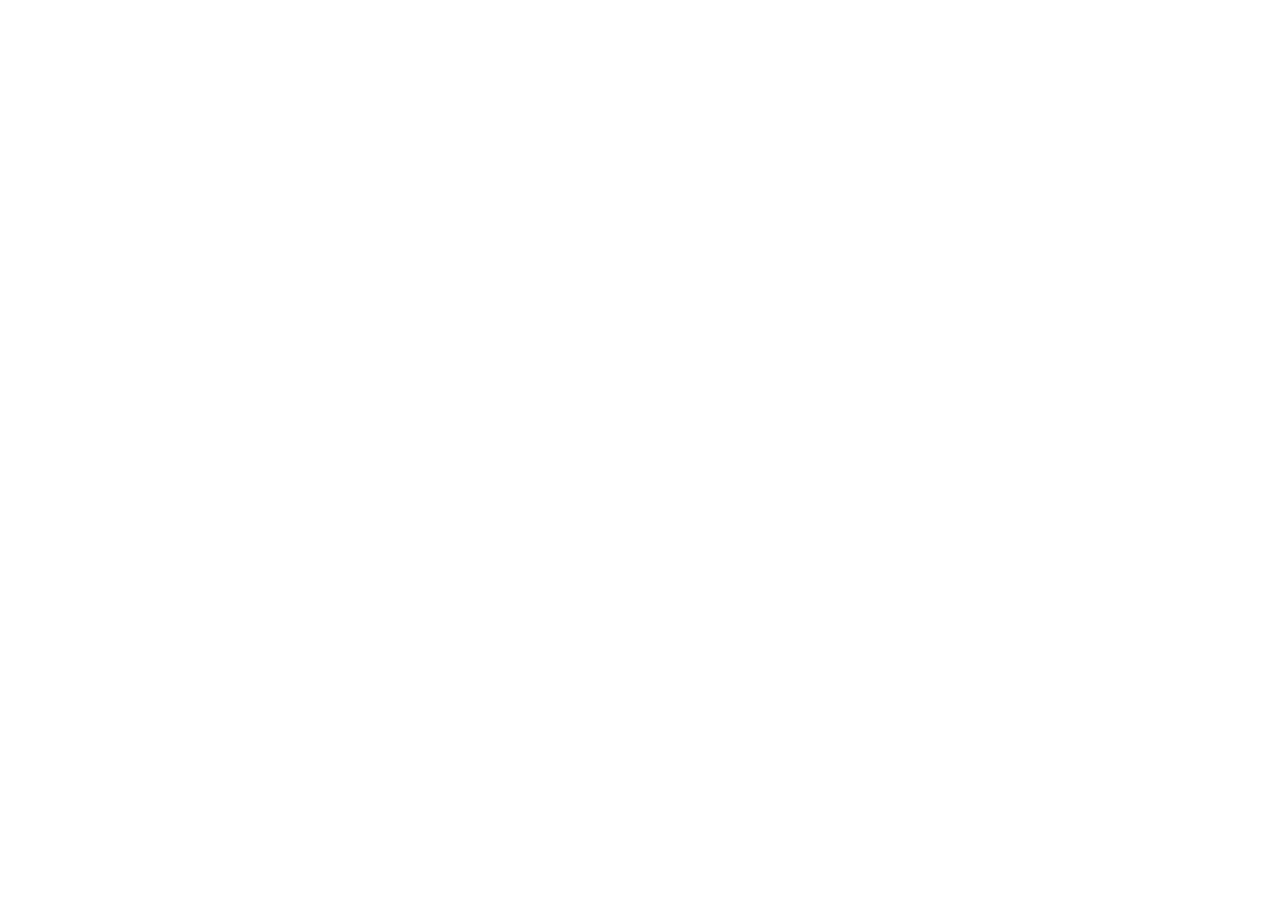
==== index.html @ 1e3f7b69 "Inicio" ====
<!DOCTYPE html>
<html lang="es">

<head>
    <meta charset="UTF-8">
     <title>Rafael Lozano-Hemmer | Inicio</title>

    <link rel="preconnect" href="https://fonts.googleapis.com">
    <link rel="preconnect" href="https://fonts.gstatic.com" crossorigin>

    <link href="https://fonts.googleapis.com/css2?family=Orbitron:wght@400;700&display=swap" rel="stylesheet">

    <link rel="stylesheet" href="css/estilos.css">
</head>

<body>
</body>
</html>
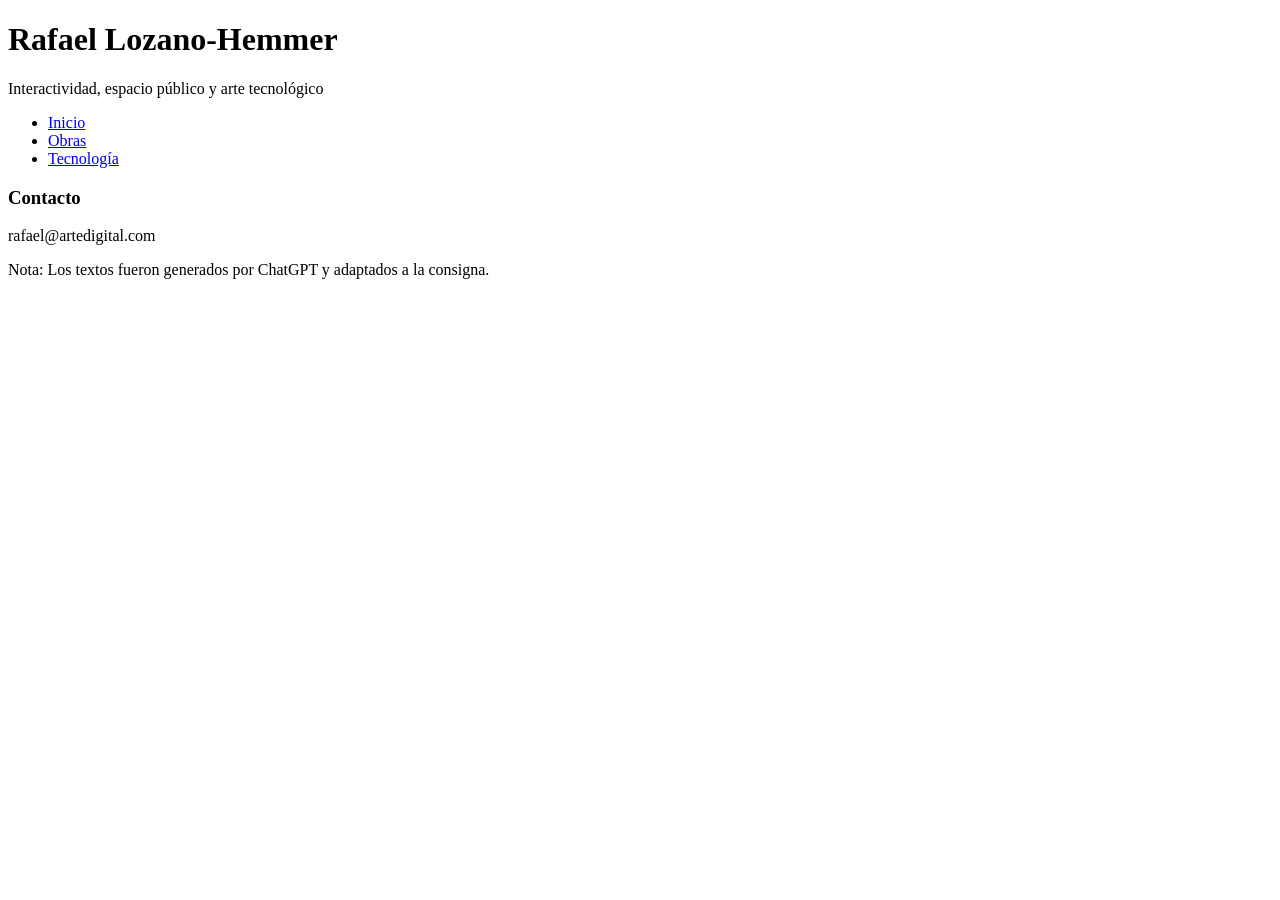
==== commit 351b9f1e: "Estructura HTML" ====
--- a/index.html
+++ b/index.html
@@ -14,5 +14,49 @@
 </head>
 
 <body>
+    <div class="contenedor">
+
+<header>
+
+    <h1>Rafael Lozano-Hemmer</h1>
+
+    <p>Interactividad, espacio público y arte tecnológico</p>
+
+</header>
+<nav>
+
+<ul>
+
+<li><a href="index.html">Inicio</a></li>
+
+<li><a href="obras.html">Obras</a></li>
+
+<li><a href="tecnologia.html">Tecnología</a></li>
+
+</ul>
+
+</nav>
+
+
+<main>
+
+<!-- contenido de la página -->
+
+</main>
+
+
+<footer>
+
+<h3>Contacto</h3>
+
+<p>rafael@artedigital.com</p>
+
+<p>
+Nota: Los textos fueron generados por ChatGPT y adaptados a la consigna.
+</p>
+
+</footer>
+
+</div>
 </body>
 </html>
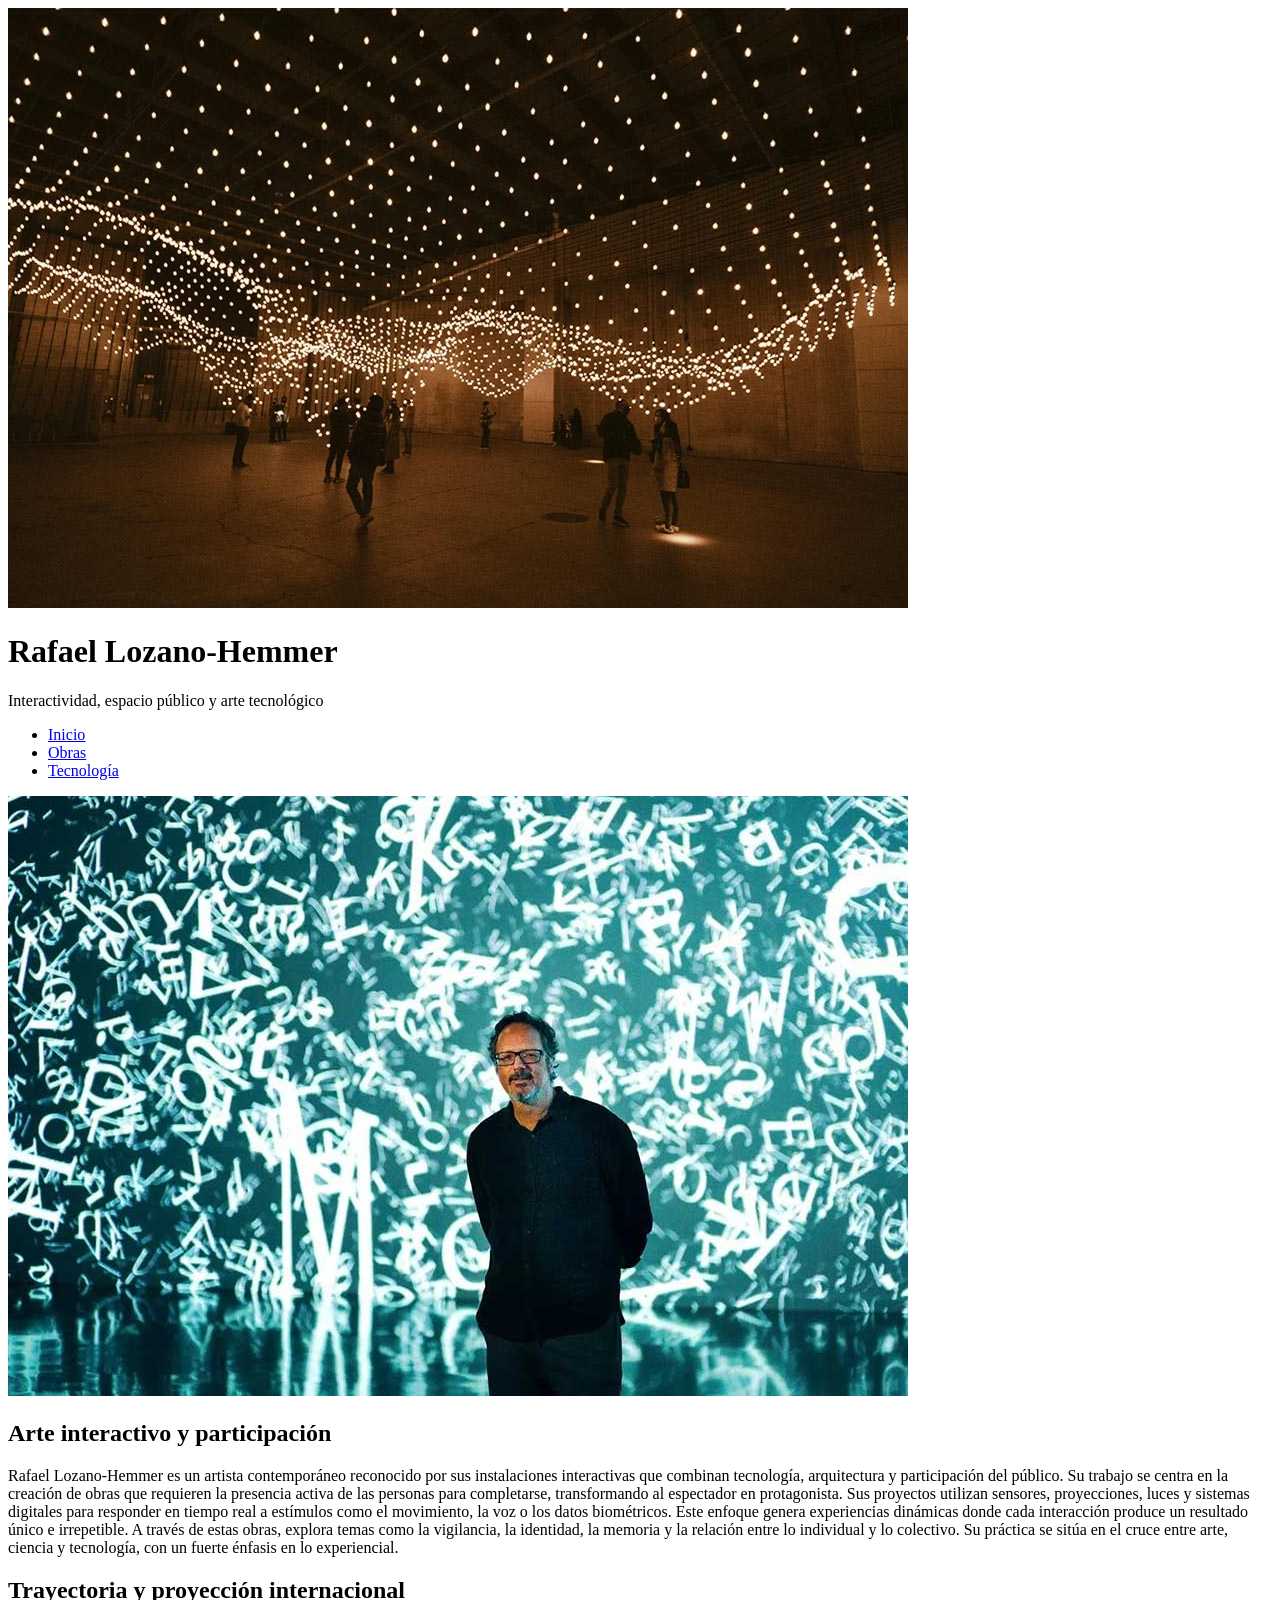
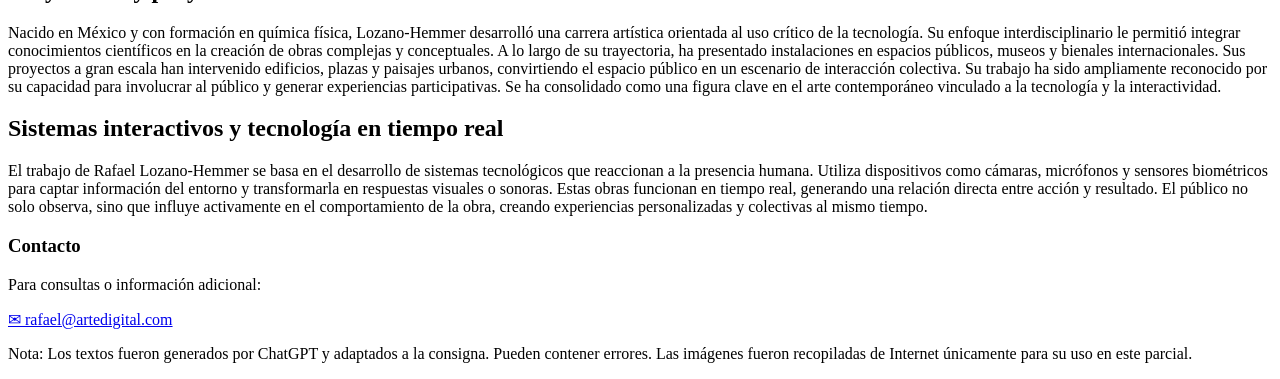
==== commit 1dc988a8: "Cuerpo (HTML Y CSS) guardado 1" ====
--- a/index.html
+++ b/index.html
@@ -18,9 +18,16 @@
 
 <header>
 
-    <h1>Rafael Lozano-Hemmer</h1>
+    <header class="portada">
 
-    <p>Interactividad, espacio público y arte tecnológico</p>
+    <img src="img/lozano-hemmer-2.jpg" alt="Una de las obras, se ve una instalación con luces en el techo y personas interactuando">
+
+    <div class="titulo-portada">
+        <h1>Rafael Lozano-Hemmer</h1>
+        <p>Interactividad, espacio público y arte tecnológico</p>
+    </div>
+
+</header>
 
 </header>
 <nav>
@@ -39,24 +46,73 @@
 
 
 <main>
+<section class="presentacion">
 
-<!-- contenido de la página -->
+    <img src="img/lozano-hemmer-1.jpg" 
+    alt="Rafael Lozano-Hemmer">
+
+    <div class="texto-presentacion">
+
+        <h2>Arte interactivo y participación</h2>
+
+        <p>
+        Rafael Lozano-Hemmer es un artista contemporáneo reconocido por sus instalaciones interactivas que combinan tecnología, arquitectura y participación del público. Su trabajo se centra en la creación de obras que requieren la presencia activa de las personas para completarse, transformando al espectador en protagonista.
+
+Sus proyectos utilizan sensores, proyecciones, luces y sistemas digitales para responder en tiempo real a estímulos como el movimiento, la voz o los datos biométricos. Este enfoque genera experiencias dinámicas donde cada interacción produce un resultado único e irrepetible.
+
+A través de estas obras, explora temas como la vigilancia, la identidad, la memoria y la relación entre lo individual y lo colectivo. Su práctica se sitúa en el cruce entre arte, ciencia y tecnología, con un fuerte énfasis en lo experiencial.
+        </p>
+
+    </div>
+
+</section>
+
+<section class="caja">
+
+<h2>Trayectoria y proyección internacional</h2>
+
+Nacido en México y con formación en química física, Lozano-Hemmer desarrolló una carrera artística orientada al uso crítico de la tecnología. Su enfoque interdisciplinario le permitió integrar conocimientos científicos en la creación de obras complejas y conceptuales.
+
+A lo largo de su trayectoria, ha presentado instalaciones en espacios públicos, museos y bienales internacionales. Sus proyectos a gran escala han intervenido edificios, plazas y paisajes urbanos, convirtiendo el espacio público en un escenario de interacción colectiva.
+
+Su trabajo ha sido ampliamente reconocido por su capacidad para involucrar al público y generar experiencias participativas. Se ha consolidado como una figura clave en el arte contemporáneo vinculado a la tecnología y la interactividad.
+
+</section>
+
+<section class="caja">
+
+<h2>Sistemas interactivos y tecnología en tiempo real</h2>
+
+El trabajo de Rafael Lozano-Hemmer se basa en el desarrollo de sistemas tecnológicos que reaccionan a la presencia humana. Utiliza dispositivos como cámaras, micrófonos y sensores biométricos para captar información del entorno y transformarla en respuestas visuales o sonoras.
+
+Estas obras funcionan en tiempo real, generando una relación directa entre acción y resultado. El público no solo observa, sino que influye activamente en el comportamiento de la obra, creando experiencias personalizadas y colectivas al mismo tiempo.
+
+</section>
 
 </main>
 
 
 <footer>
 
-<h3>Contacto</h3>
+<div class="contacto">
 
-<p>rafael@artedigital.com</p>
+    <h3>Contacto</h3>
 
-<p>
-Nota: Los textos fueron generados por ChatGPT y adaptados a la consigna.
+    <p>Para consultas o información adicional:</p>
+
+    <a href="mailto:rafael@artedigital.com" class="mail">
+        ✉ rafael@artedigital.com
+    </a>
+
+</div>
+
+
+<p class="nota">
+    Nota: Los textos fueron generados por ChatGPT y adaptados a la consigna. 
+    Pueden contener errores. Las imágenes fueron recopiladas de Internet únicamente para su uso en este parcial.
 </p>
 
 </footer>
-
-</div>
+    </div>
 </body>
 </html>
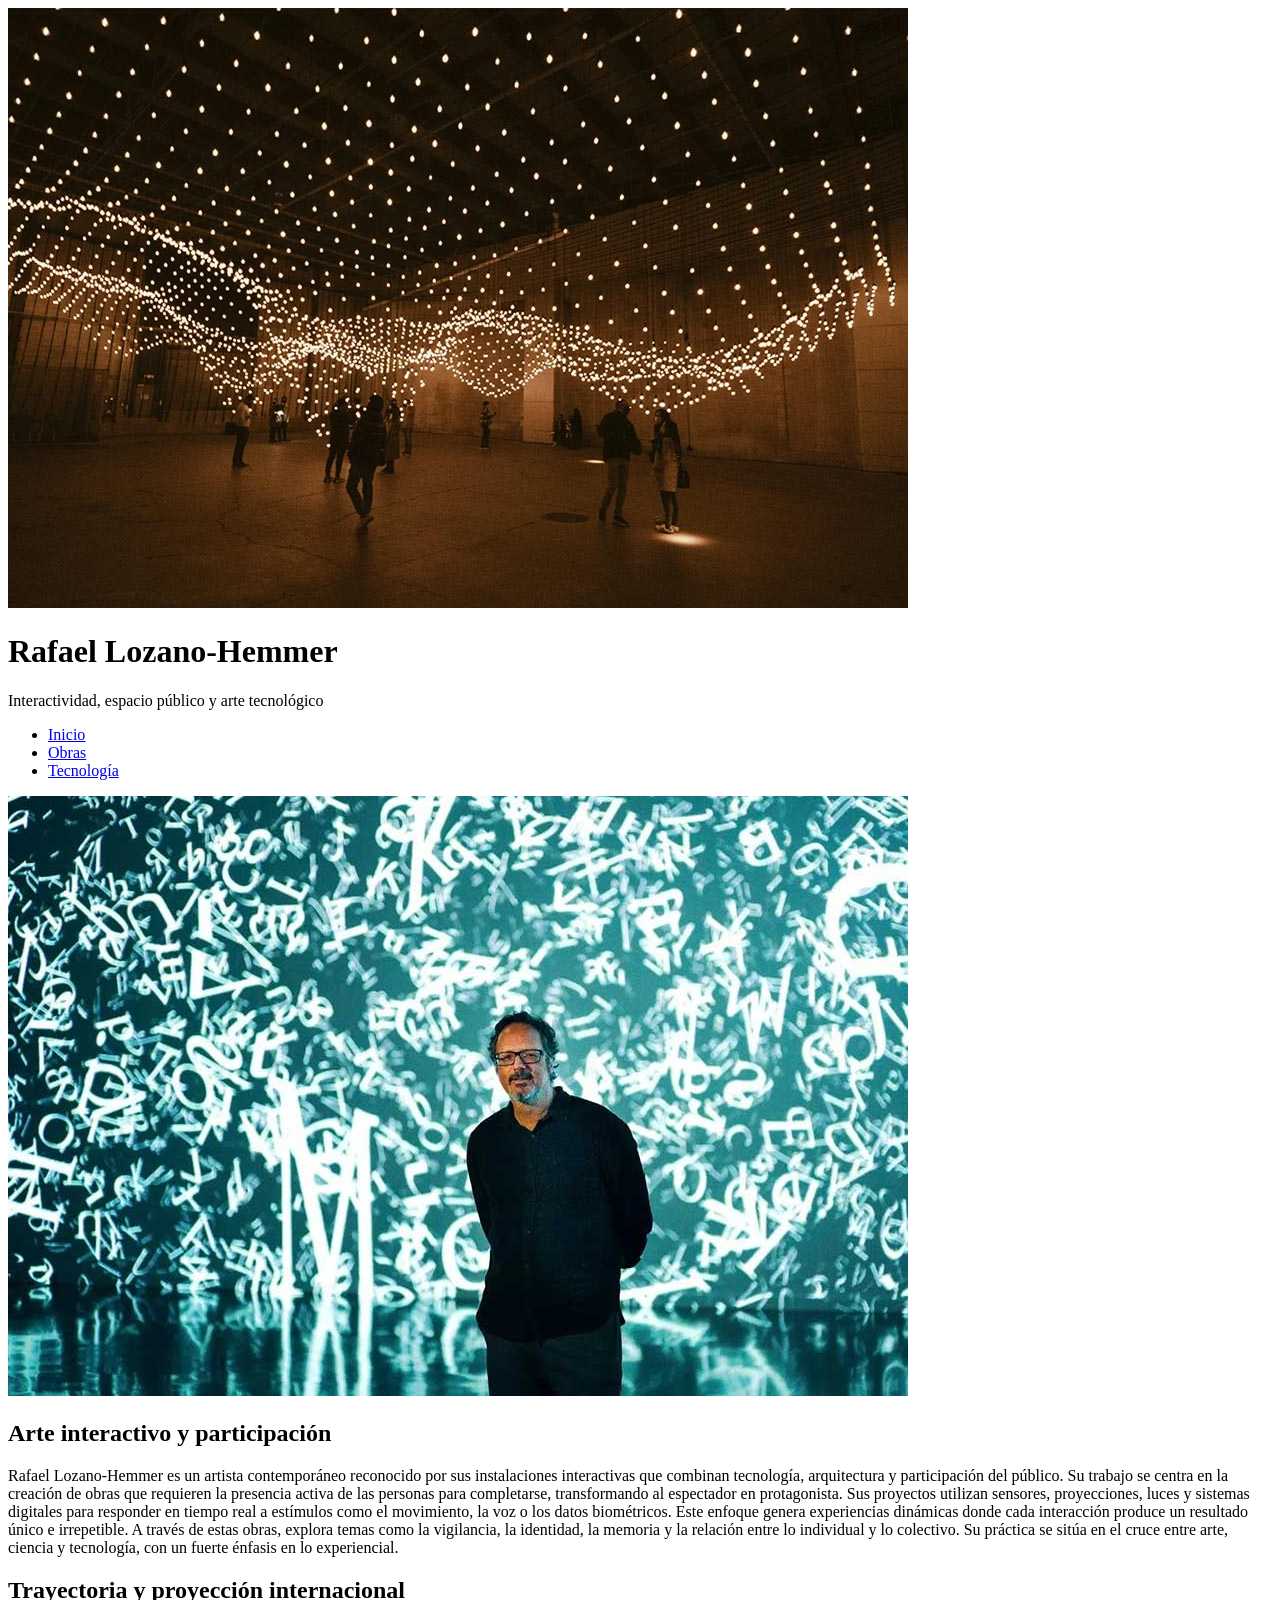
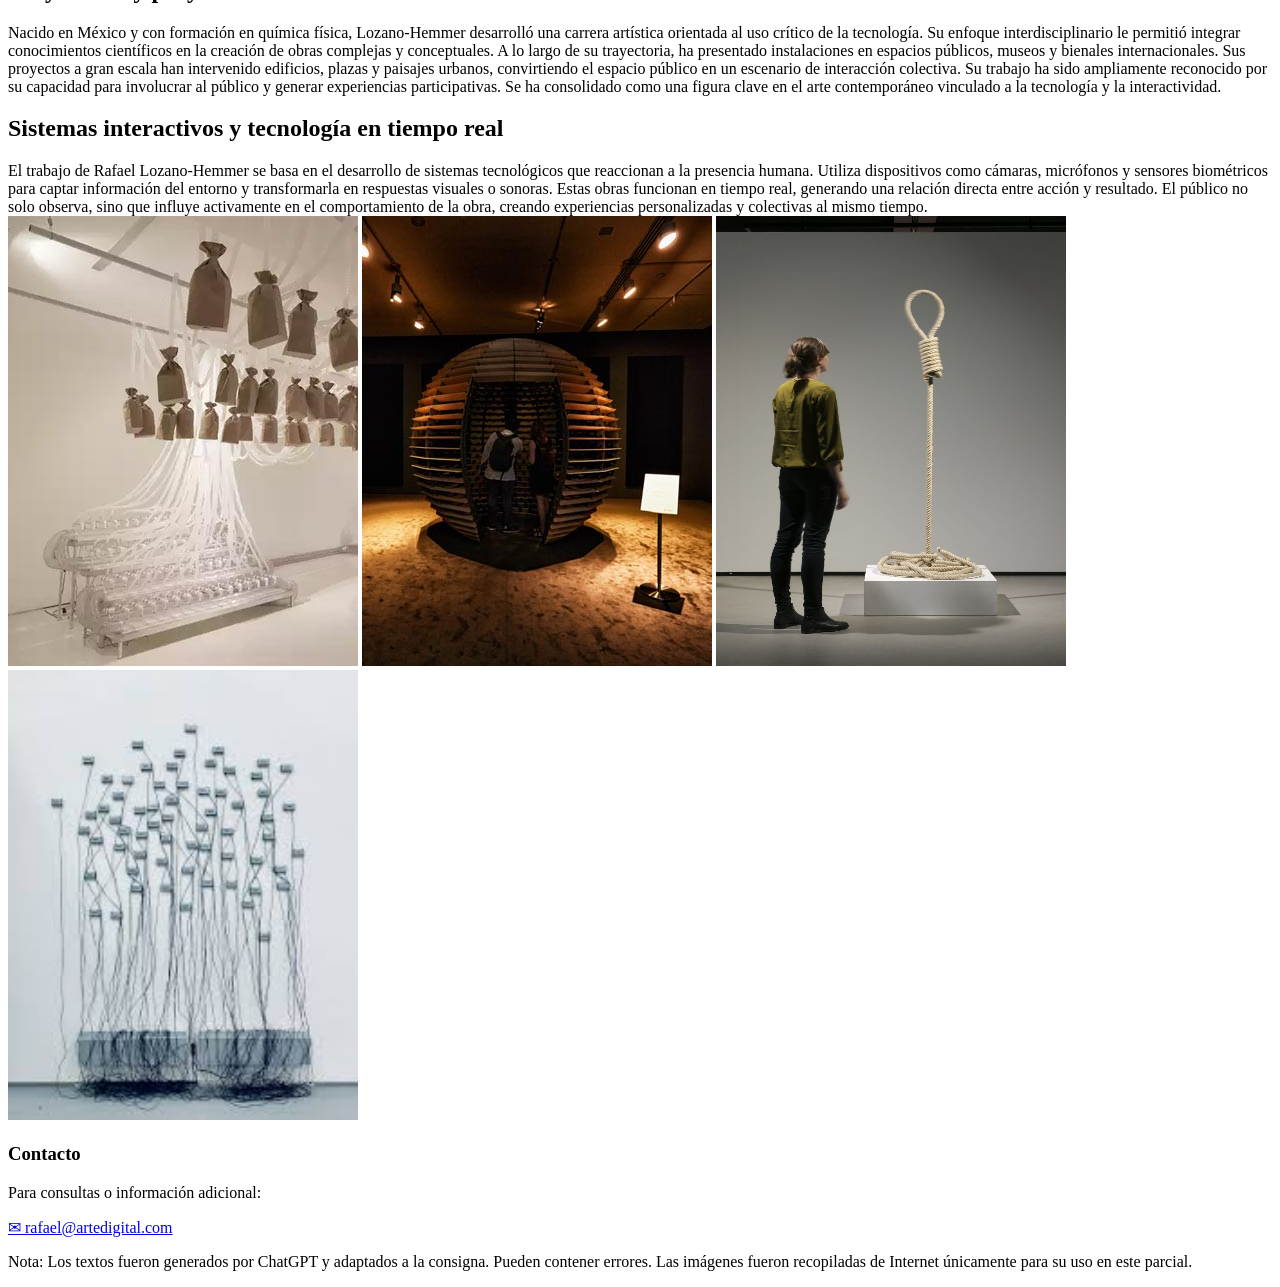
==== commit c89c797e: "IMAGENES Y VIDEO" ====
--- a/index.html
+++ b/index.html
@@ -89,6 +89,13 @@
 
 </section>
 
+<section class="caja">
+    <img src="img/lozano-hemmer-3.jpg" alt="Una habitación blanca con bolsas marrones que cuelgan del techo, cada una con una luz en su interior.">
+    <img src="img/lozano-hemmer-4.jpg" alt="Una esfera de madera calada con una compuerta para ingresar a su interior">
+<img src="img/lozano-hemmer-10.jpg" width="350" height="450" alt="Una instalación con luces colgantes que se iluminan al ritmo del pulso de los visitantes"> 
+    <img src="img/lozano-hemmer-9.jpg" width="350" height="450"alt="Una instalación con luces colgantes que se iluminan al ritmo del pulso de los visitantes">
+</section>
+
 </main>
 
 
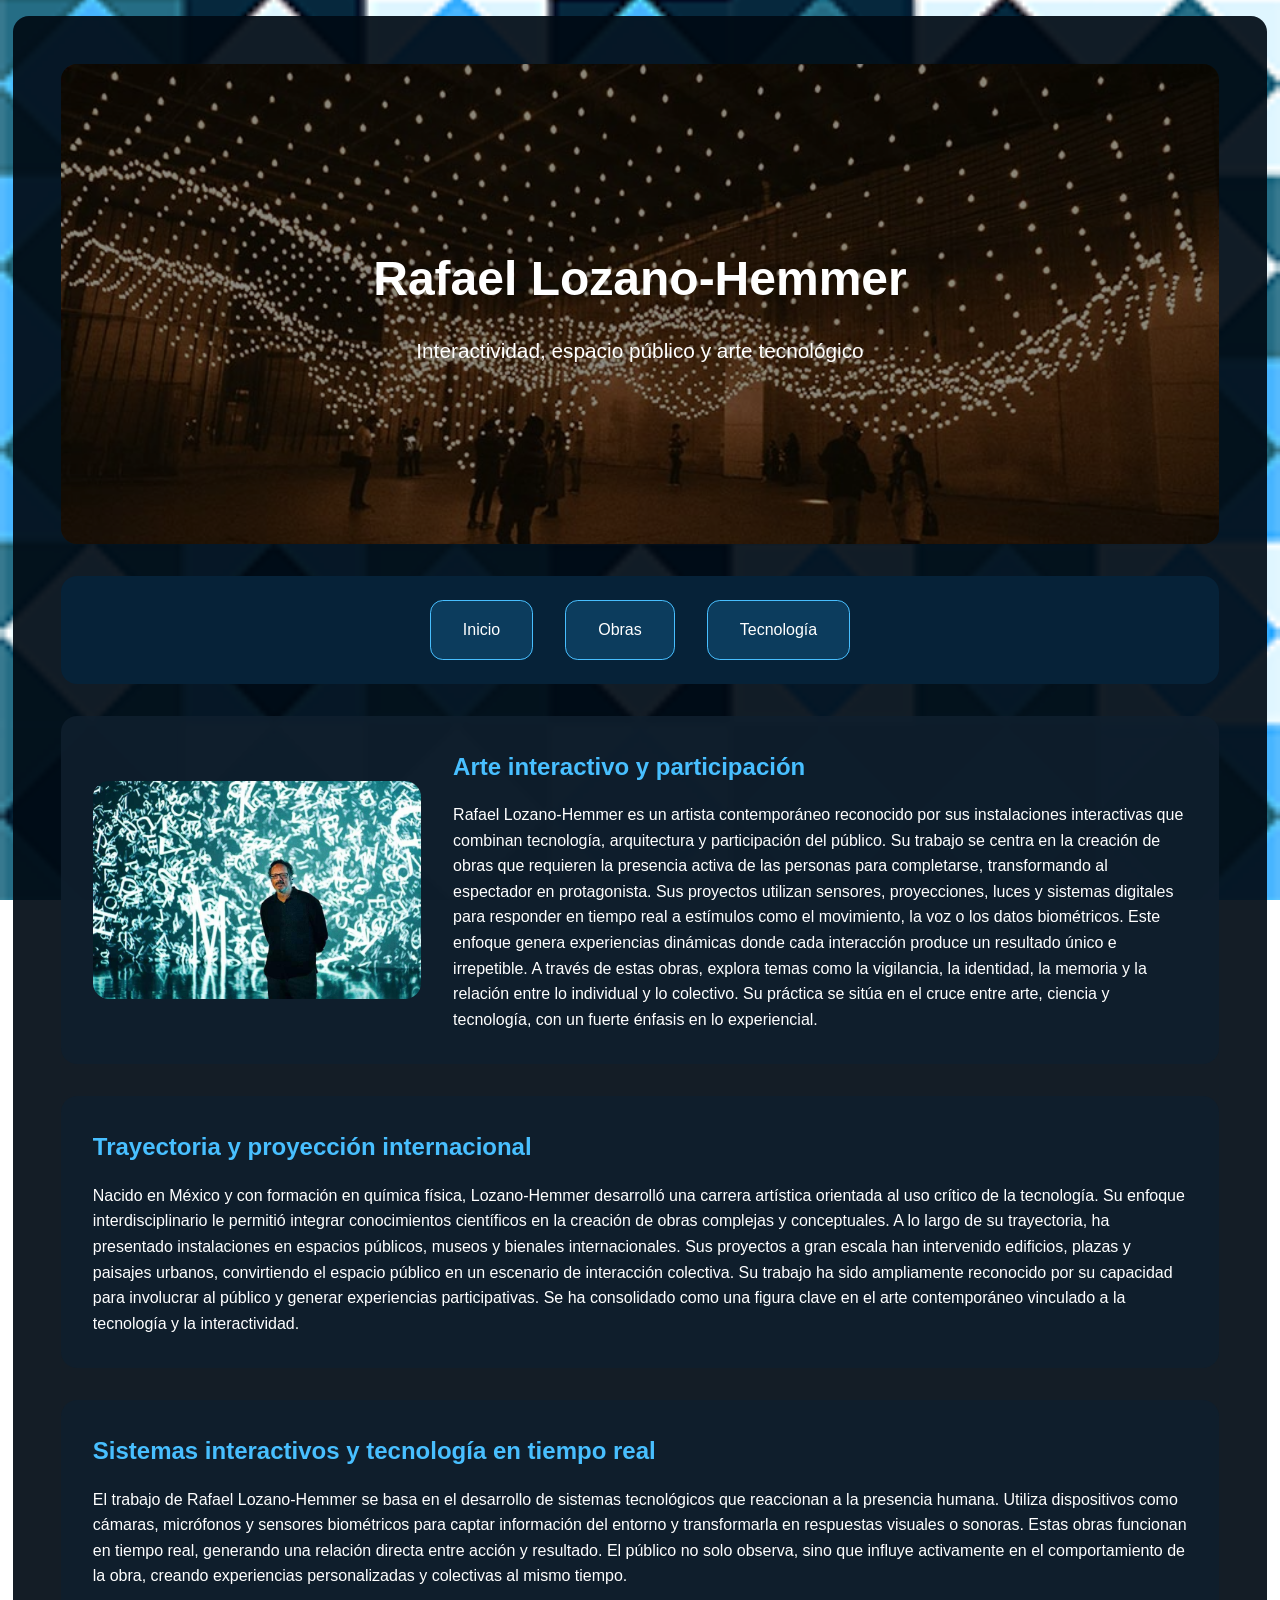
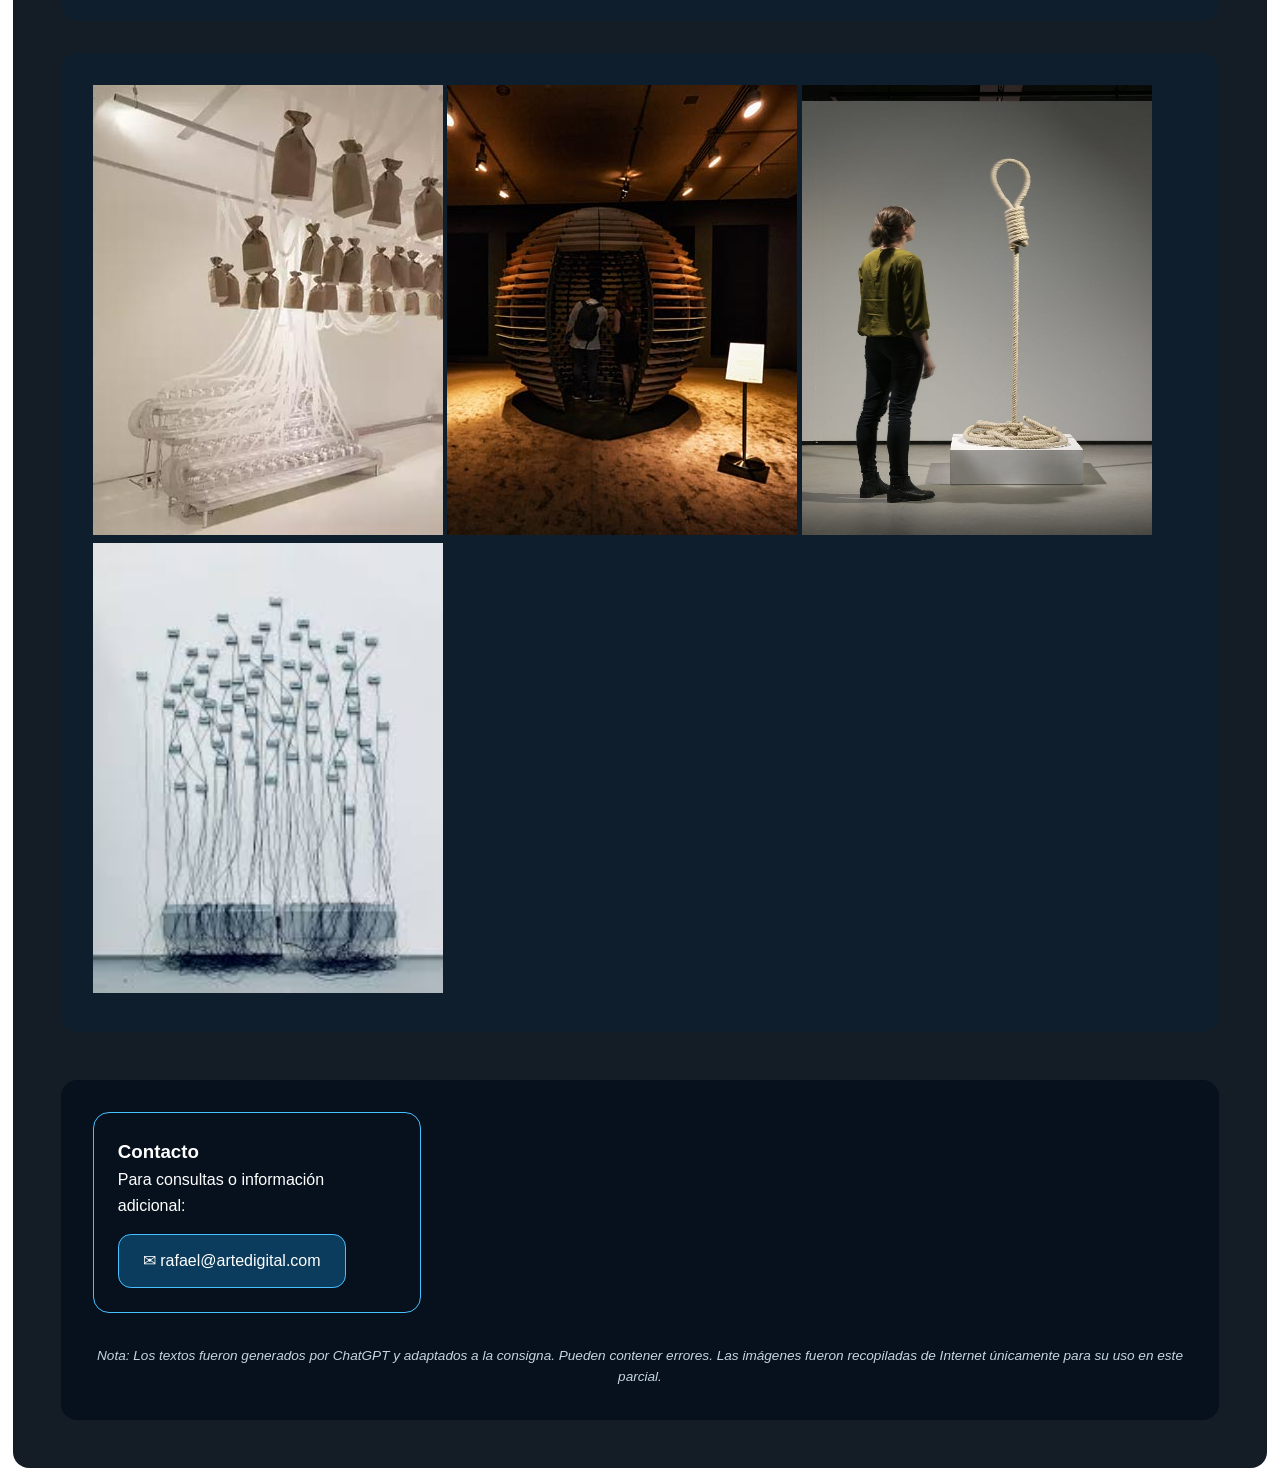
==== commit 48cead8e: "Correcciones" ====
--- a/index.html
+++ b/index.html
@@ -10,7 +10,7 @@
 
     <link href="https://fonts.googleapis.com/css2?family=Orbitron:wght@400;700&display=swap" rel="stylesheet">
 
-    <link rel="stylesheet" href="css/estilos.css">
+    <link rel="stylesheet" href="CSS/estilos.css">
 </head>
 
 <body>
@@ -36,9 +36,9 @@
 
 <li><a href="index.html">Inicio</a></li>
 
-<li><a href="obras.html">Obras</a></li>
+<li><a href="Obras.html">Obras</a></li>
 
-<li><a href="tecnologia.html">Tecnología</a></li>
+<li><a href="Tecnologia.html">Tecnología</a></li>
 
 </ul>
 
--- a/CSS/estilos.css
+++ b/CSS/estilos.css
@@ -0,0 +1,532 @@
+
+/* RESET */
+
+*{
+    margin:0;
+    padding:0;
+    box-sizing:border-box;
+}
+
+
+/* ESTILOS GENERALES */
+
+body{
+
+    background-image:url("../img/fondo.png");
+
+    background-size:cover;
+
+    background-position:center;
+
+    background-attachment:fixed;
+
+    font-family:Arial, sans-serif;
+
+    color:white;
+
+    line-height:1.6;
+
+}
+
+.presentacion{
+
+    display:flex;
+
+    align-items:center;
+
+    gap:2rem;
+
+    background-color:rgba(15,30,45,.90);
+
+    padding:2rem;
+
+    border-radius:1rem;
+
+    margin-bottom:2rem;
+
+}
+
+
+.presentacion img{
+
+    width:30%;
+
+    border-radius:1rem;
+
+}
+
+
+.texto-presentacion{
+
+    width:70%;
+
+}
+
+
+.texto-presentacion h2{
+
+    font-family:'Orbitron', sans-serif;
+
+    color:#48bfff;
+
+    margin-bottom:1rem;
+}
+
+
+/* CONTENEDOR PRINCIPAL */
+
+.contenedor{
+
+    width:98%;
+
+    max-width:1600px;
+
+    min-height:95vh;
+
+    margin:1rem auto;
+
+    padding:3rem;
+
+    background-color:rgba(0,10,20,.92);
+
+    border-radius:1rem;
+
+}
+
+/* CAJAS DE CONTENIDO */
+
+.caja{
+
+    background-color:rgba(15,30,45,.90);
+
+    padding:2rem;
+
+    margin-bottom:2rem;
+
+    border-radius:1rem;
+
+}
+
+
+/* TÍTULOS DE CADA CAJA */
+
+.caja h2{
+
+    font-family:'Orbitron', sans-serif;
+
+    color:#48bfff;
+
+    margin-bottom:1rem;
+
+}
+
+
+/* PÁRRAFOS */
+
+.caja p{
+
+    line-height:1.8;
+
+}
+
+
+/* PORTADA INDEX */
+
+.portada{
+
+    position:relative;
+
+    width:100%;
+
+    height:30rem;
+
+    overflow:hidden;
+
+    border-radius:1rem;
+
+    margin-bottom:2rem;
+
+}
+
+
+/* IMAGEN DE FONDO */
+
+.portada img{
+
+    width:100%;
+
+    height:100%;
+
+    object-fit:cover;
+
+}
+
+
+/* CAPA OSCURA PARA LEER EL TEXTO */
+
+.portada::before{
+
+    content:"";
+
+    position:absolute;
+
+    top:0;
+    left:0;
+
+    width:100%;
+    height:100%;
+
+    background:rgba(0,0,0,.45);
+
+}
+
+
+/* TEXTO SOBRE LA IMAGEN */
+
+.titulo-portada{
+
+    position:absolute;
+
+    top:50%;
+    left:50%;
+
+    transform:translate(-50%,-50%);
+
+    text-align:center;
+
+    z-index:2;
+
+    width:80%;
+
+}
+
+
+.titulo-portada h1{
+
+    font-family:'Orbitron', sans-serif;
+
+    font-size:3rem;
+
+    color:white;
+
+    margin-bottom:1rem;
+
+}
+
+
+.titulo-portada p{
+
+    font-size:1.3rem;
+
+}
+
+
+/* CAJA GRANDE DEL MENÚ */
+
+nav{
+
+    width:100%;
+
+    background-color:#062238;
+
+    padding:1.5rem;
+
+    margin:2rem 0;
+
+    border-radius:1rem;
+
+}
+
+
+/* MENÚ HORIZONTAL */
+
+nav ul{
+
+    list-style:none;
+
+    display:flex;
+
+    justify-content:center;
+
+    gap:2rem;
+
+}
+
+
+/* CAJAS INDIVIDUALES */
+
+nav a{
+
+    display:block;
+
+    background-color:#0c3c5d;
+
+    color:white;
+
+    text-decoration:none;
+
+    padding:1rem 2rem;
+
+    border-radius:.8rem;
+
+    border:.1rem solid #48bfff;
+
+    transition:.4s;
+
+}
+
+
+/* EFECTO HOVER */
+
+nav a:hover{
+
+    background-color:#48bfff;
+
+    color:black;
+
+    transform:translateY(-4px);
+
+}
+
+/* VIDEO */
+
+.video{
+
+    background-color:rgba(15,30,45,.90);
+
+    padding:2rem;
+
+    border-radius:1rem;
+
+    margin-top:3rem;
+
+    margin-bottom:2rem;
+
+}
+
+
+.video h2{
+
+    font-family:'Orbitron', sans-serif;
+
+    color:#48bfff;
+
+    margin-bottom:1.5rem;
+
+    text-align:center;
+
+}
+
+
+.video iframe{
+
+    width:100%;
+
+    height:35rem;
+
+    border:none;
+
+    border-radius:1rem;
+}
+
+/* FOOTER */
+
+footer{
+
+    margin-top:3rem;
+
+    padding:2rem;
+
+    background:#06111d;
+
+    border-radius:1rem;
+
+}
+
+
+/* CAJA CONTACTO */
+
+.contacto{
+
+    width:30%;
+
+    min-width:280px;
+
+    padding:1.5rem;
+
+    border:.1rem solid #48bfff;
+
+    border-radius:1rem;
+
+    margin-bottom:2rem;
+
+    text-align:left;
+
+}
+
+
+/* BOTÓN MAIL */
+
+.mail{
+
+    display:inline-block;
+
+    margin-top:1rem;
+
+    text-decoration:none;
+
+    color:white;
+
+    background:#0c3c5d;
+
+    padding:.8rem 1.5rem;
+
+    border-radius:.8rem;
+
+    border:.1rem solid #48bfff;
+
+    transition:.4s;
+
+}
+
+
+/* NOTA AL PIE */
+
+.nota{
+
+    font-style:italic;
+
+    font-size:.85rem;
+
+    color:#c6d5df;
+
+    text-align:center;
+
+}
+
+/* GALERÍA DE OBRAS */
+
+.galeria-obras{
+
+    display:flex;
+
+    flex-wrap:wrap;
+
+    justify-content:space-between;
+
+    gap:2rem;
+
+    margin:2rem 0;
+
+}
+
+
+/* CADA OBRA */
+
+.obra{
+
+    width:48%;
+
+    background-color:rgba(15,30,45,.90);
+
+    padding:1.5rem;
+
+    border-radius:1rem;
+
+    text-align:center;
+
+}
+
+
+.obra h2{
+
+    font-family:'Orbitron', sans-serif;
+
+    color:#48bfff;
+
+    margin-bottom:1rem;
+
+}
+
+
+.obra img{
+
+    width:100%;
+
+    height:18rem;
+
+    object-fit:cover;
+
+    border-radius:.8rem;
+
+    transition:.4s;
+
+}
+
+
+.obra img:hover{
+
+    transform:scale(1.03);
+
+}
+
+/* CONCEPTOS */
+
+.conceptos{
+
+    display:flex;
+
+    justify-content:center;
+
+    align-items:center;
+
+    flex-wrap:wrap;
+
+    gap:2rem;
+
+    margin-top:3rem;
+
+}
+
+
+/* TÍTULO */
+
+.conceptos h2{
+
+    width:100%;
+
+    text-align:center;
+
+    font-family:'Orbitron', sans-serif;
+
+    color:#48bfff;
+
+    margin-bottom:1rem;
+
+}
+
+
+/* CAJAS */
+
+.concepto{
+
+    background-color:#0c3c5d;
+
+    border:.1rem solid #48bfff;
+
+    border-radius:1rem;
+
+    padding:1rem 2rem;
+
+    min-width:15rem;
+
+    text-align:center;
+
+}
+
+
+.concepto h3{
+
+    color:white;
+
+}
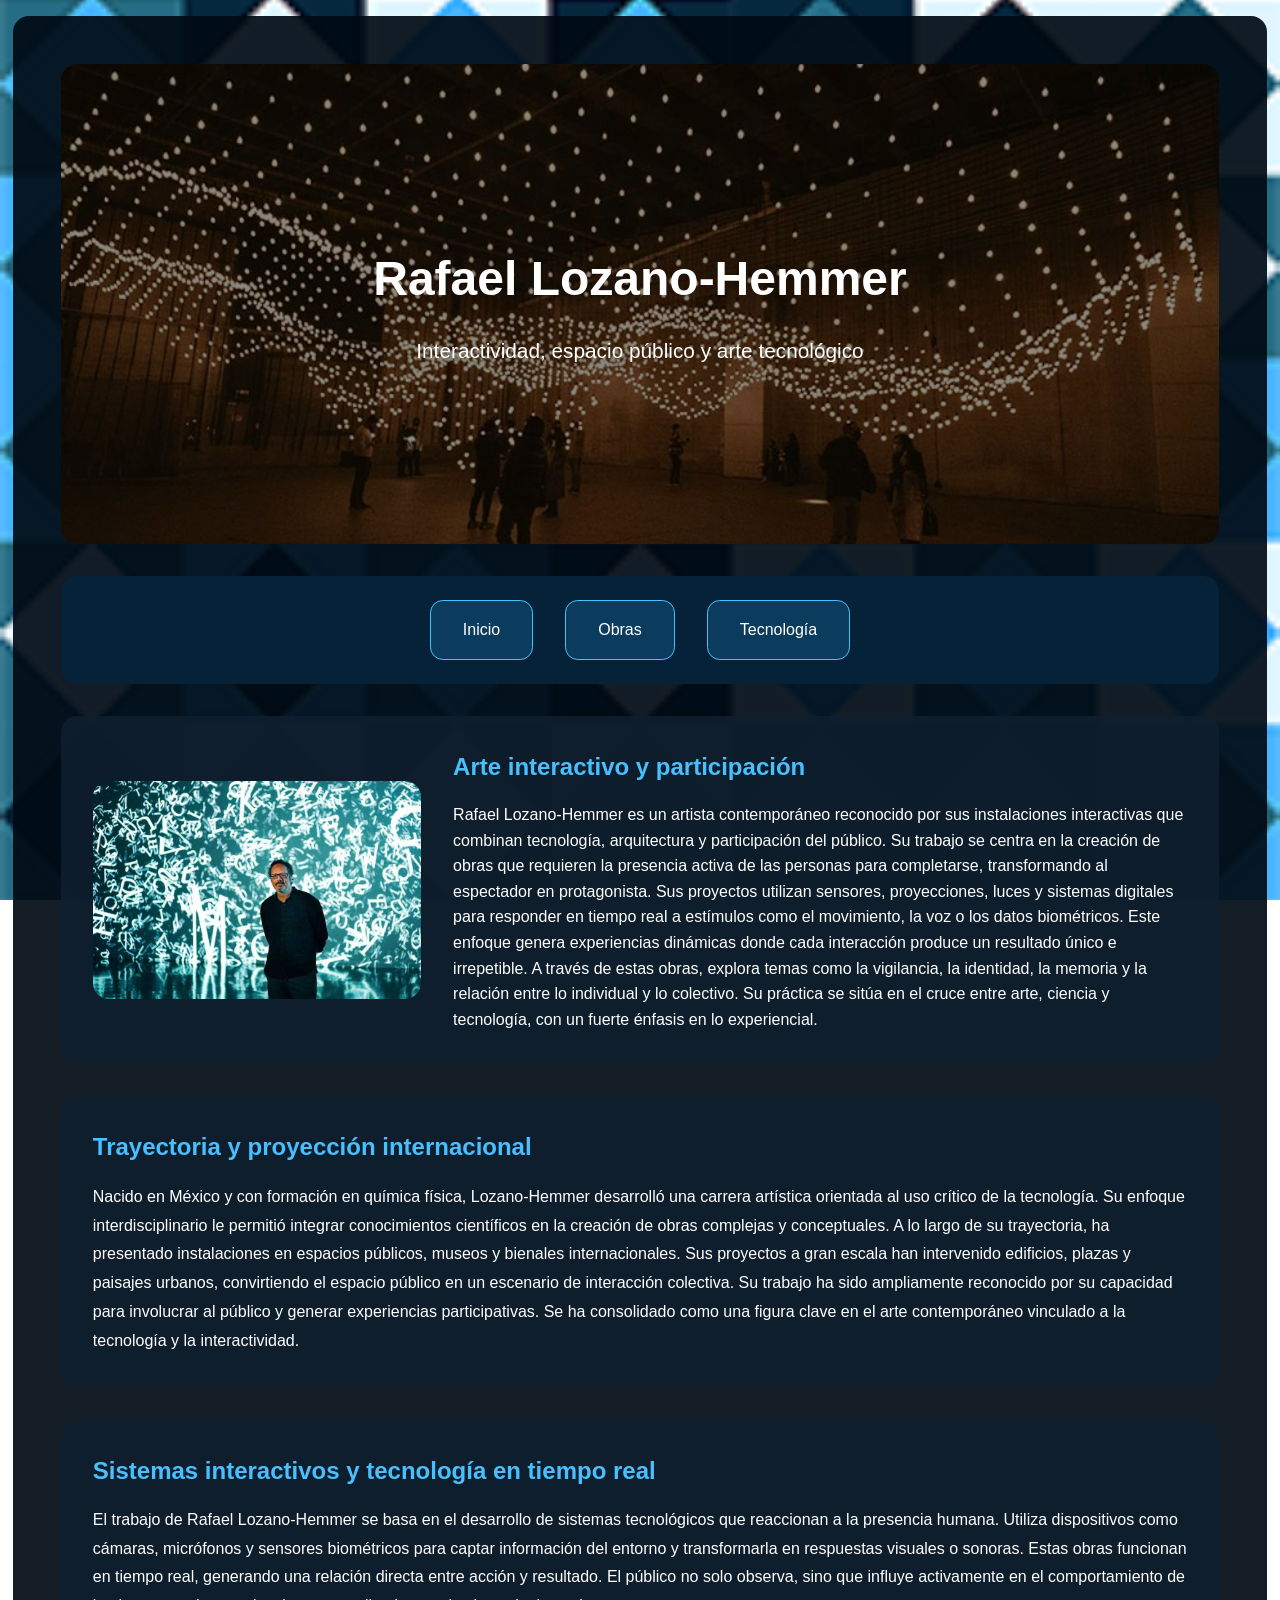
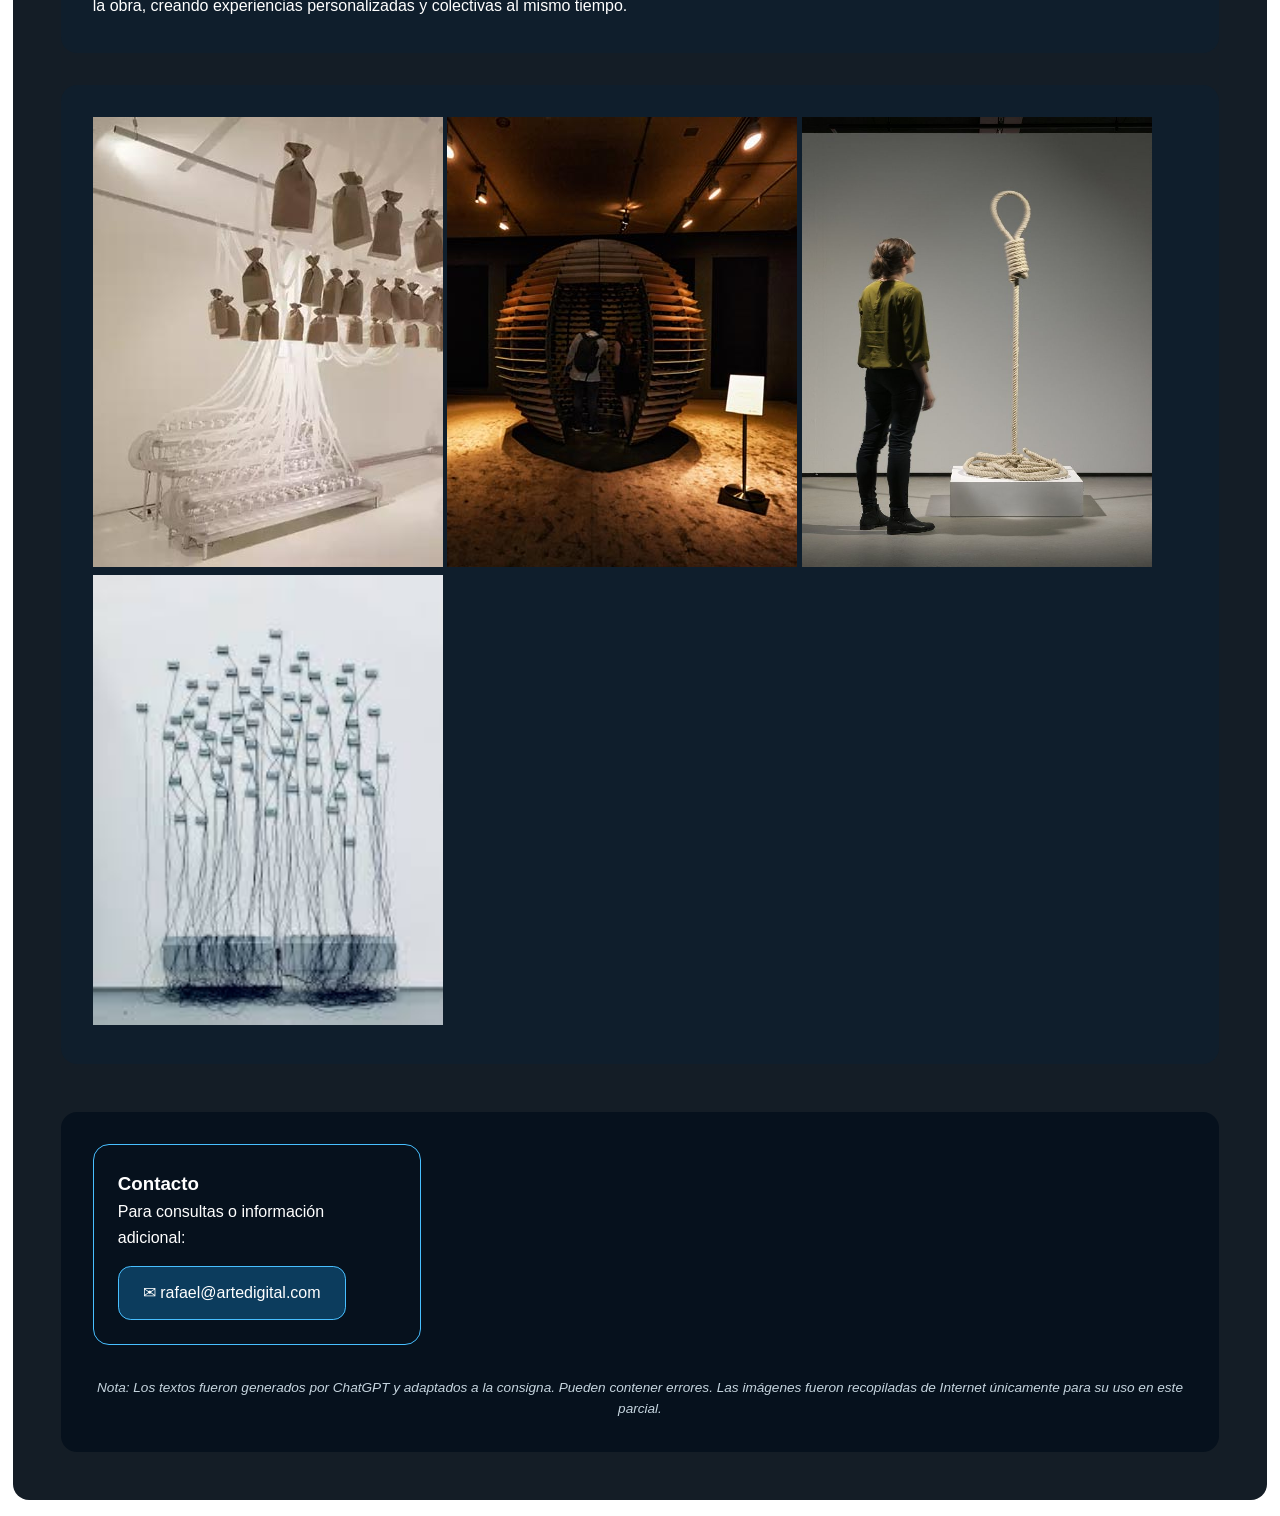
==== commit 7eca60f9: "Correcciones 2" ====
--- a/index.html
+++ b/index.html
@@ -16,8 +16,6 @@
 <body>
     <div class="contenedor">
 
-<header>
-
     <header class="portada">
 
     <img src="img/lozano-hemmer-2.jpg" alt="Una de las obras, se ve una instalación con luces en el techo y personas interactuando">
@@ -29,7 +27,6 @@
 
 </header>
 
-</header>
 <nav>
 
 <ul>
@@ -71,11 +68,12 @@
 
 <h2>Trayectoria y proyección internacional</h2>
 
-Nacido en México y con formación en química física, Lozano-Hemmer desarrolló una carrera artística orientada al uso crítico de la tecnología. Su enfoque interdisciplinario le permitió integrar conocimientos científicos en la creación de obras complejas y conceptuales.
+<p>Nacido en México y con formación en química física, Lozano-Hemmer desarrolló una carrera artística orientada al uso crítico de la tecnología. Su enfoque interdisciplinario le permitió integrar conocimientos científicos en la creación de obras complejas y conceptuales.
 
 A lo largo de su trayectoria, ha presentado instalaciones en espacios públicos, museos y bienales internacionales. Sus proyectos a gran escala han intervenido edificios, plazas y paisajes urbanos, convirtiendo el espacio público en un escenario de interacción colectiva.
 
 Su trabajo ha sido ampliamente reconocido por su capacidad para involucrar al público y generar experiencias participativas. Se ha consolidado como una figura clave en el arte contemporáneo vinculado a la tecnología y la interactividad.
+</p>
 
 </section>
 
@@ -83,9 +81,10 @@
 
 <h2>Sistemas interactivos y tecnología en tiempo real</h2>
 
-El trabajo de Rafael Lozano-Hemmer se basa en el desarrollo de sistemas tecnológicos que reaccionan a la presencia humana. Utiliza dispositivos como cámaras, micrófonos y sensores biométricos para captar información del entorno y transformarla en respuestas visuales o sonoras.
+<p>El trabajo de Rafael Lozano-Hemmer se basa en el desarrollo de sistemas tecnológicos que reaccionan a la presencia humana. Utiliza dispositivos como cámaras, micrófonos y sensores biométricos para captar información del entorno y transformarla en respuestas visuales o sonoras.
 
 Estas obras funcionan en tiempo real, generando una relación directa entre acción y resultado. El público no solo observa, sino que influye activamente en el comportamiento de la obra, creando experiencias personalizadas y colectivas al mismo tiempo.
+</p>
 
 </section>
 
